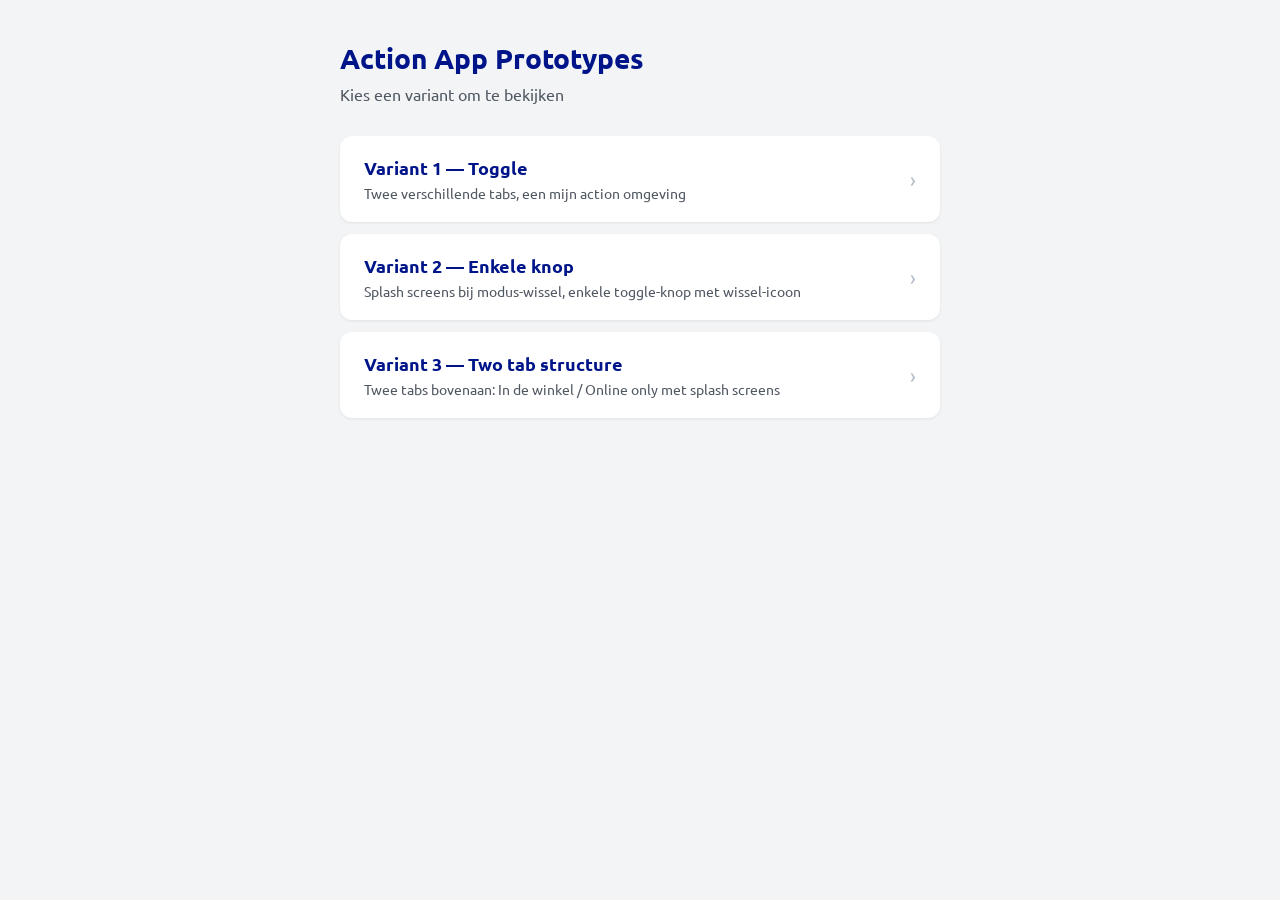
==== index.html @ 9d24c8dd "Variant 1 titel en beschrijving bijgewerkt in index Co-Authored-By: Claude Opus 4.6 <noreply@anthrop" ====
<!DOCTYPE html>
<html lang="nl">
<head>
  <meta charset="UTF-8">
  <meta name="viewport" content="width=device-width, initial-scale=1.0">
  <title>Action App Prototypes</title>
  <link rel="preconnect" href="https://fonts.googleapis.com">
  <link rel="preconnect" href="https://fonts.gstatic.com" crossorigin>
  <link href="https://fonts.googleapis.com/css2?family=Ubuntu:wght@400;500;700&display=swap" rel="stylesheet">
  <style>
    *, *::before, *::after { margin: 0; padding: 0; box-sizing: border-box; }

    body {
      font-family: 'Ubuntu', sans-serif;
      background: #f3f4f6;
      min-height: 100vh;
      padding: 40px 20px;
    }

    .container {
      max-width: 600px;
      margin: 0 auto;
    }

    h1 {
      font-size: 28px;
      font-weight: 700;
      color: #001489;
      margin-bottom: 8px;
    }

    .subtitle {
      font-size: 16px;
      color: #505862;
      margin-bottom: 32px;
    }

    .variants {
      display: flex;
      flex-direction: column;
      gap: 12px;
    }

    .variant-card {
      background: white;
      border-radius: 12px;
      padding: 20px 24px;
      text-decoration: none;
      color: inherit;
      display: flex;
      align-items: center;
      justify-content: space-between;
      box-shadow: 0 1px 3px rgba(0,0,0,0.08);
      transition: box-shadow 0.2s ease, transform 0.2s ease;
    }

    .variant-card:hover {
      box-shadow: 0 4px 12px rgba(0,0,0,0.12);
      transform: translateY(-1px);
    }

    .variant-card:active {
      transform: translateY(0);
    }

    .variant-info {
      display: flex;
      flex-direction: column;
      gap: 4px;
    }

    .variant-name {
      font-size: 18px;
      font-weight: 700;
      color: #001489;
    }

    .variant-desc {
      font-size: 14px;
      color: #505862;
    }

    .variant-arrow {
      color: #b6bec8;
      font-size: 20px;
    }
  </style>
</head>
<body>
  <div class="container">
    <h1>Action App Prototypes</h1>
    <p class="subtitle">Kies een variant om te bekijken</p>
    <div class="variants">
      <a class="variant-card" href="variant-1/">
        <div class="variant-info">
          <span class="variant-name">Variant 1 — Toggle</span>
          <span class="variant-desc">Twee verschillende tabs, een mijn action omgeving</span>
        </div>
        <span class="variant-arrow">&rsaquo;</span>
      </a>
      <a class="variant-card" href="variant-2/">
        <div class="variant-info">
          <span class="variant-name">Variant 2 — Enkele knop</span>
          <span class="variant-desc">Splash screens bij modus-wissel, enkele toggle-knop met wissel-icoon</span>
        </div>
        <span class="variant-arrow">&rsaquo;</span>
      </a>
      <a class="variant-card" href="variant-3/">
        <div class="variant-info">
          <span class="variant-name">Variant 3 — Two tab structure</span>
          <span class="variant-desc">Twee tabs bovenaan: In de winkel / Online only met splash screens</span>
        </div>
        <span class="variant-arrow">&rsaquo;</span>
      </a>
    </div>
  </div>
</body>
</html>
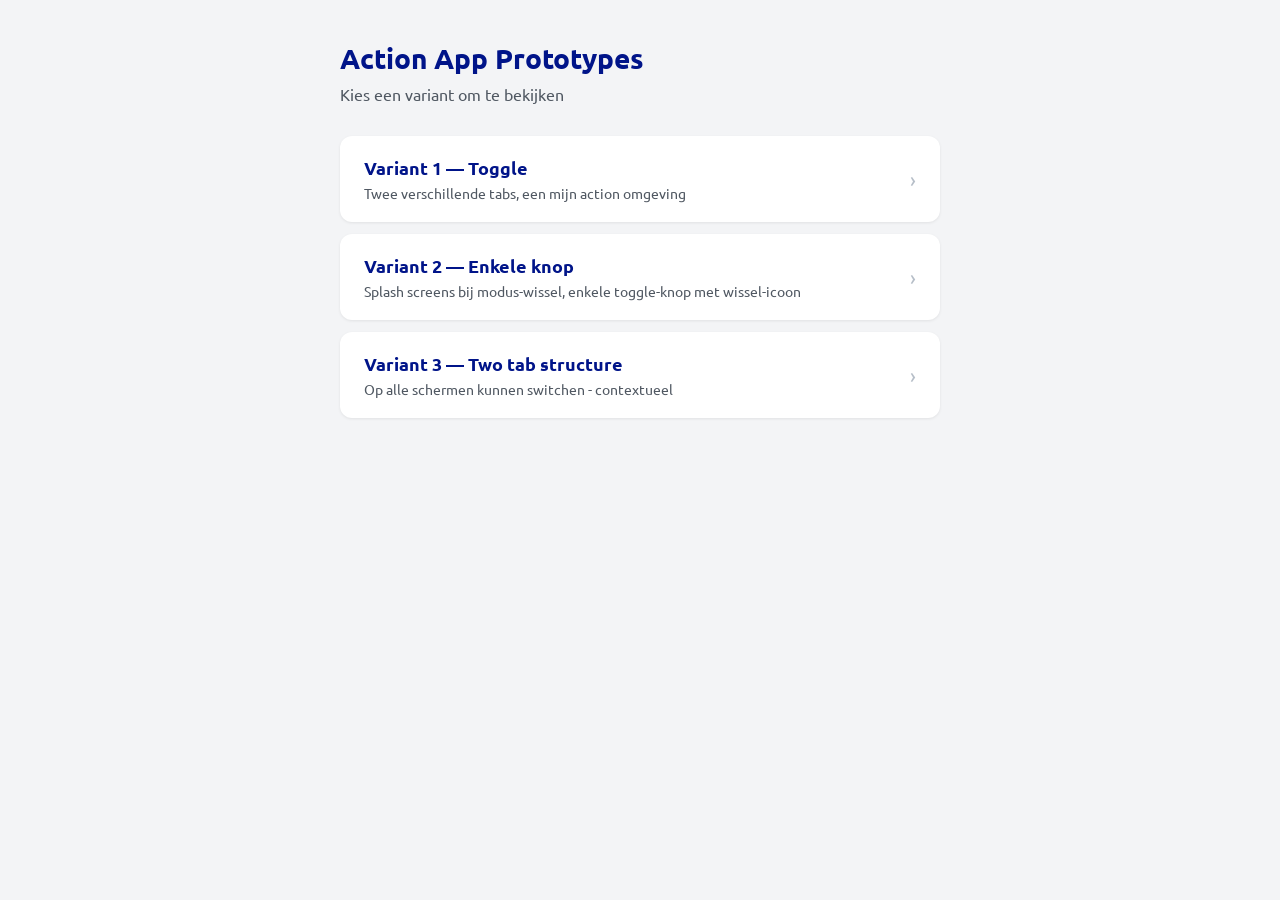
==== commit f9b2bb63: "Variant 3 beschrijving bijgewerkt in index Co-Authored-By: Claude Opus 4.6 <noreply@anthropic.com>" ====
--- a/index.html
+++ b/index.html
@@ -108,7 +108,7 @@
       <a class="variant-card" href="variant-3/">
         <div class="variant-info">
           <span class="variant-name">Variant 3 — Two tab structure</span>
-          <span class="variant-desc">Twee tabs bovenaan: In de winkel / Online only met splash screens</span>
+          <span class="variant-desc">Op alle schermen kunnen switchen - contextueel</span>
         </div>
         <span class="variant-arrow">&rsaquo;</span>
       </a>
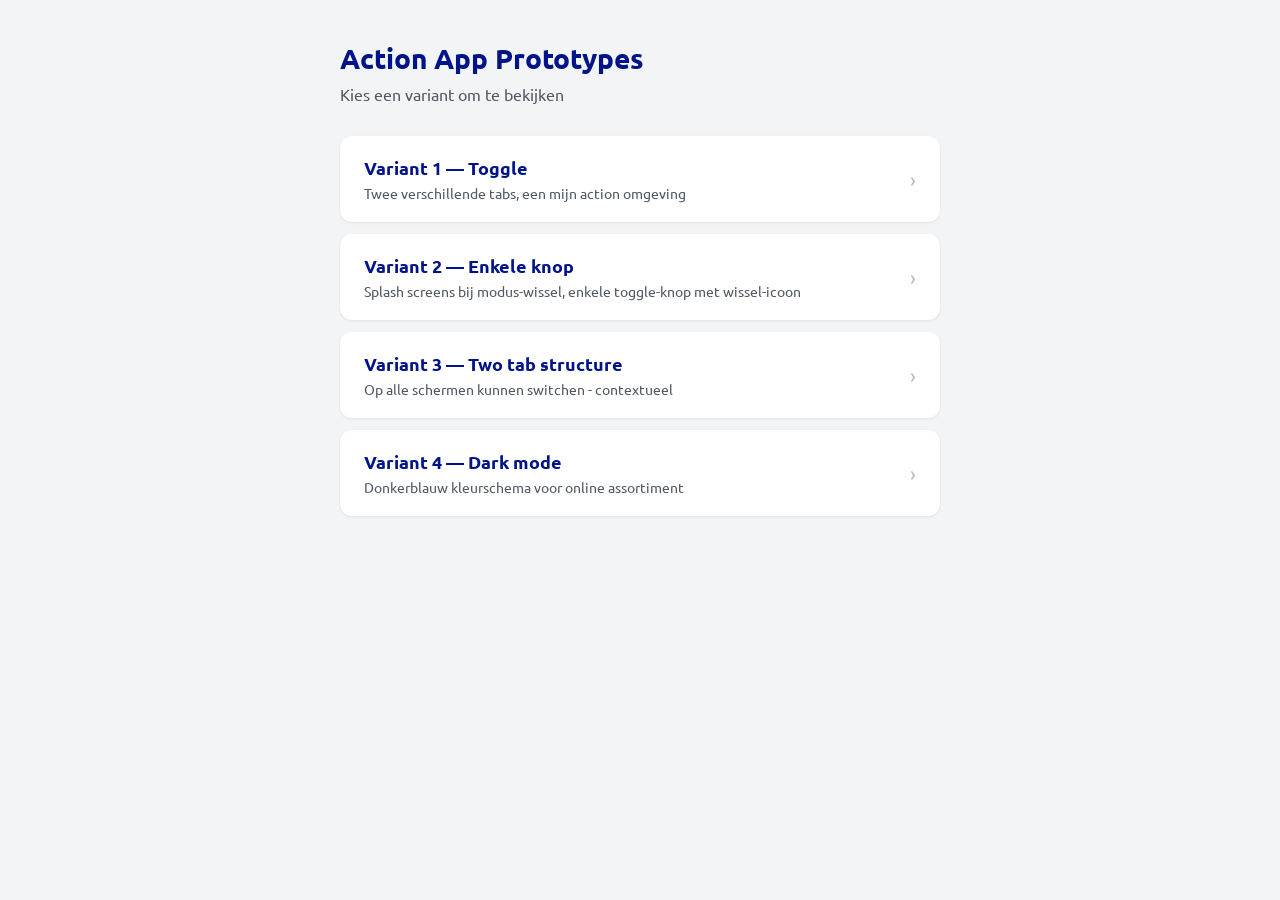
==== commit 36bc30ce: "Variant 4: dark mode online assortiment met blauwe tabbar en productkaarten - Donkerblauw kleurschem" ====
--- a/index.html
+++ b/index.html
@@ -112,6 +112,13 @@
         </div>
         <span class="variant-arrow">&rsaquo;</span>
       </a>
+      <a class="variant-card" href="variant-4/">
+        <div class="variant-info">
+          <span class="variant-name">Variant 4 — Dark mode</span>
+          <span class="variant-desc">Donkerblauw kleurschema voor online assortiment</span>
+        </div>
+        <span class="variant-arrow">&rsaquo;</span>
+      </a>
     </div>
   </div>
 </body>
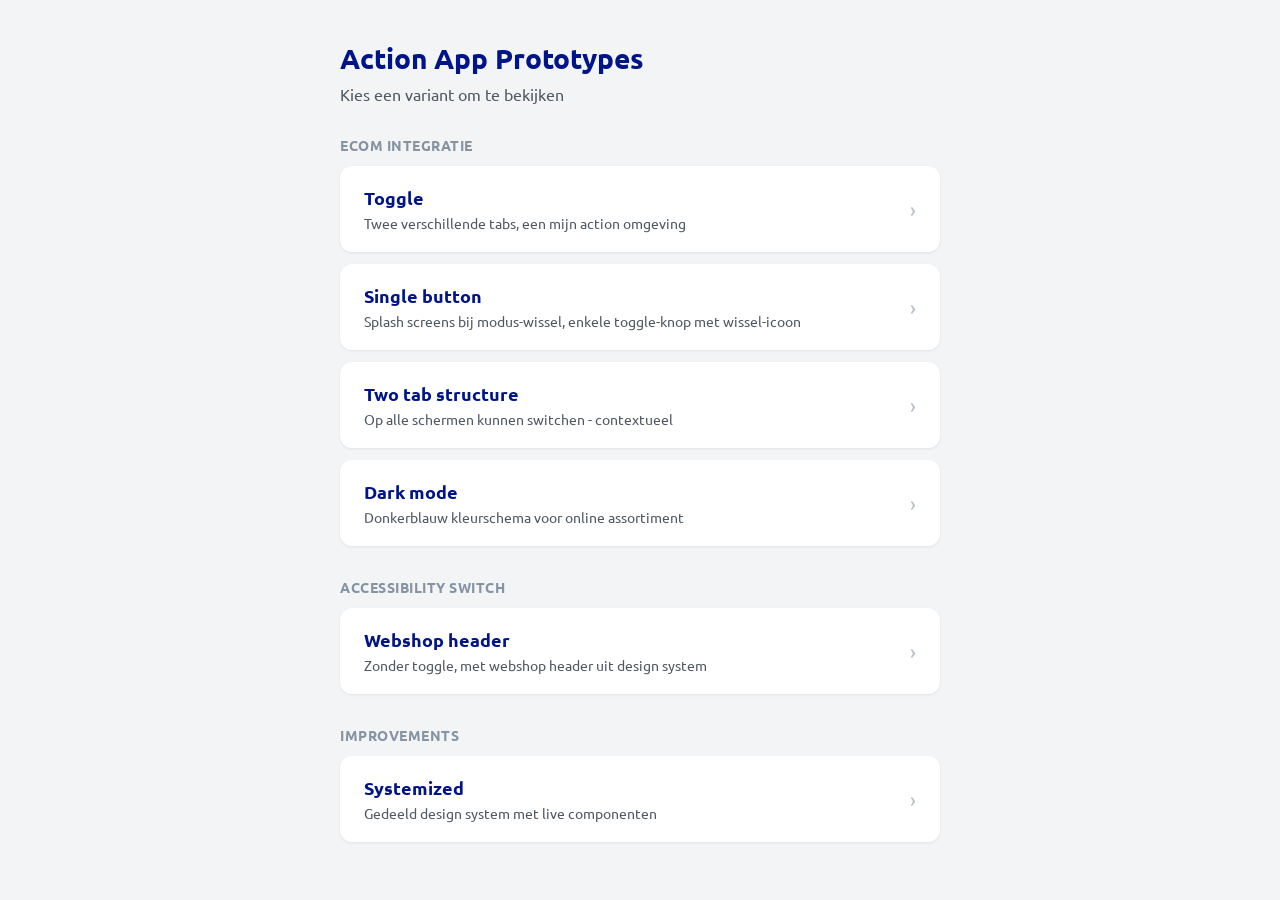
==== commit 4fcaca07: "Variant 5: accessibility menu, high-contrast toggle, design system tokens - Hamburger menu met eigen" ====
--- a/index.html
+++ b/index.html
@@ -80,6 +80,20 @@
       color: #505862;
     }
 
+    .section-title {
+      font-size: 14px;
+      font-weight: 700;
+      color: #8593a3;
+      text-transform: uppercase;
+      letter-spacing: 0.5px;
+      margin-top: 32px;
+      margin-bottom: 12px;
+    }
+
+    .section-title:first-of-type {
+      margin-top: 0;
+    }
+
     .variant-arrow {
       color: #b6bec8;
       font-size: 20px;
@@ -90,32 +104,55 @@
   <div class="container">
     <h1>Action App Prototypes</h1>
     <p class="subtitle">Kies een variant om te bekijken</p>
+    <h2 class="section-title">Ecom integratie</h2>
     <div class="variants">
       <a class="variant-card" href="variant-1/">
         <div class="variant-info">
-          <span class="variant-name">Variant 1 — Toggle</span>
+          <span class="variant-name">Toggle</span>
           <span class="variant-desc">Twee verschillende tabs, een mijn action omgeving</span>
         </div>
         <span class="variant-arrow">&rsaquo;</span>
       </a>
       <a class="variant-card" href="variant-2/">
         <div class="variant-info">
-          <span class="variant-name">Variant 2 — Enkele knop</span>
+          <span class="variant-name">Single button</span>
           <span class="variant-desc">Splash screens bij modus-wissel, enkele toggle-knop met wissel-icoon</span>
         </div>
         <span class="variant-arrow">&rsaquo;</span>
       </a>
       <a class="variant-card" href="variant-3/">
         <div class="variant-info">
-          <span class="variant-name">Variant 3 — Two tab structure</span>
+          <span class="variant-name">Two tab structure</span>
           <span class="variant-desc">Op alle schermen kunnen switchen - contextueel</span>
         </div>
         <span class="variant-arrow">&rsaquo;</span>
       </a>
       <a class="variant-card" href="variant-4/">
         <div class="variant-info">
-          <span class="variant-name">Variant 4 — Dark mode</span>
+          <span class="variant-name">Dark mode</span>
           <span class="variant-desc">Donkerblauw kleurschema voor online assortiment</span>
+        </div>
+        <span class="variant-arrow">&rsaquo;</span>
+      </a>
+    </div>
+
+    <h2 class="section-title">Accessibility switch</h2>
+    <div class="variants">
+      <a class="variant-card" href="variant-5/">
+        <div class="variant-info">
+          <span class="variant-name">Webshop header</span>
+          <span class="variant-desc">Zonder toggle, met webshop header uit design system</span>
+        </div>
+        <span class="variant-arrow">&rsaquo;</span>
+      </a>
+    </div>
+
+    <h2 class="section-title">Improvements</h2>
+    <div class="variants">
+      <a class="variant-card" href="systemized/">
+        <div class="variant-info">
+          <span class="variant-name">Systemized</span>
+          <span class="variant-desc">Gedeeld design system met live componenten</span>
         </div>
         <span class="variant-arrow">&rsaquo;</span>
       </a>
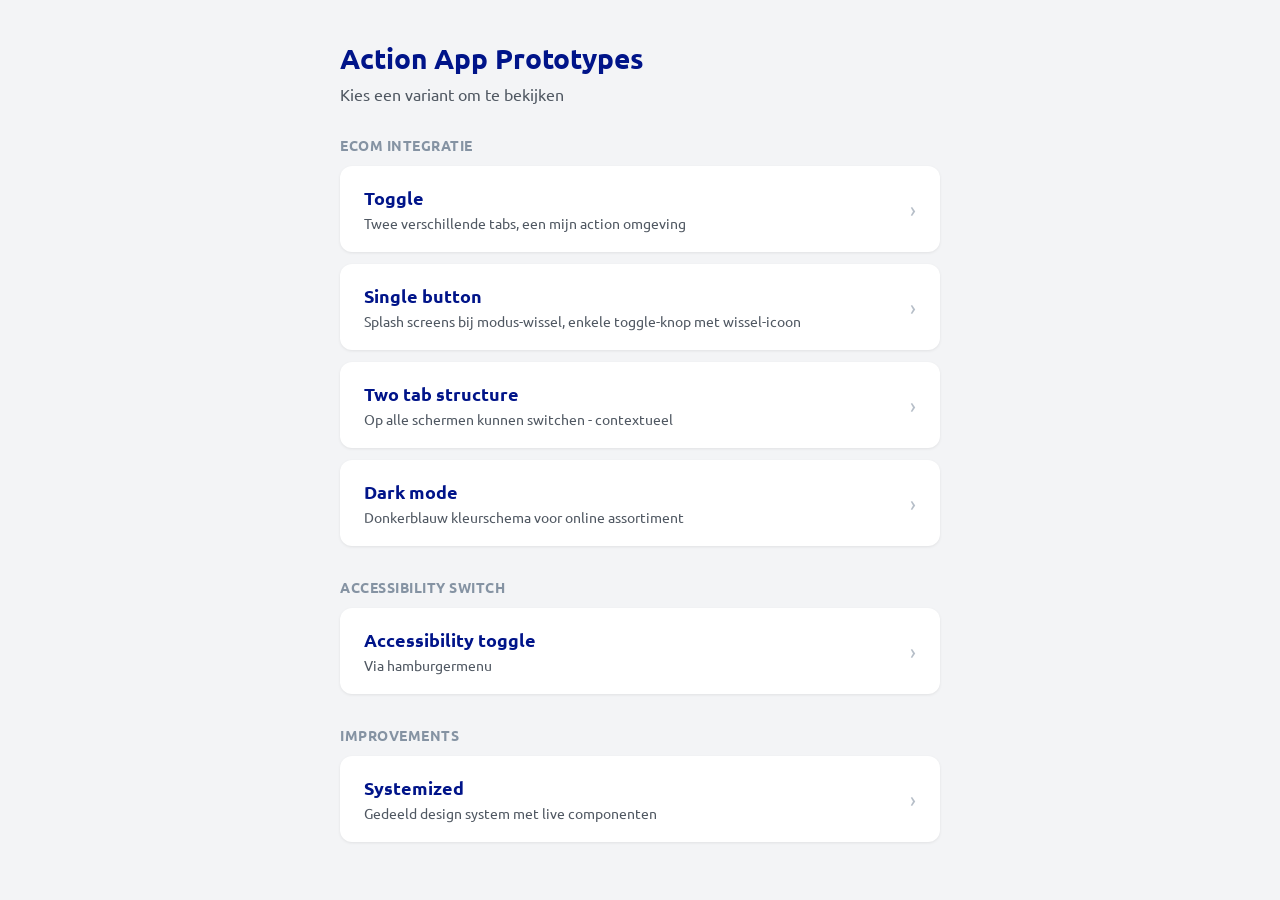
==== commit 37a0abf6: "Variant 5 kaart hernoemd naar Accessibility toggle, terug-knop in prototype Co-Authored-By: Claude O" ====
--- a/index.html
+++ b/index.html
@@ -140,8 +140,8 @@
     <div class="variants">
       <a class="variant-card" href="variant-5/">
         <div class="variant-info">
-          <span class="variant-name">Webshop header</span>
-          <span class="variant-desc">Zonder toggle, met webshop header uit design system</span>
+          <span class="variant-name">Accessibility toggle</span>
+          <span class="variant-desc">Via hamburgermenu</span>
         </div>
         <span class="variant-arrow">&rsaquo;</span>
       </a>
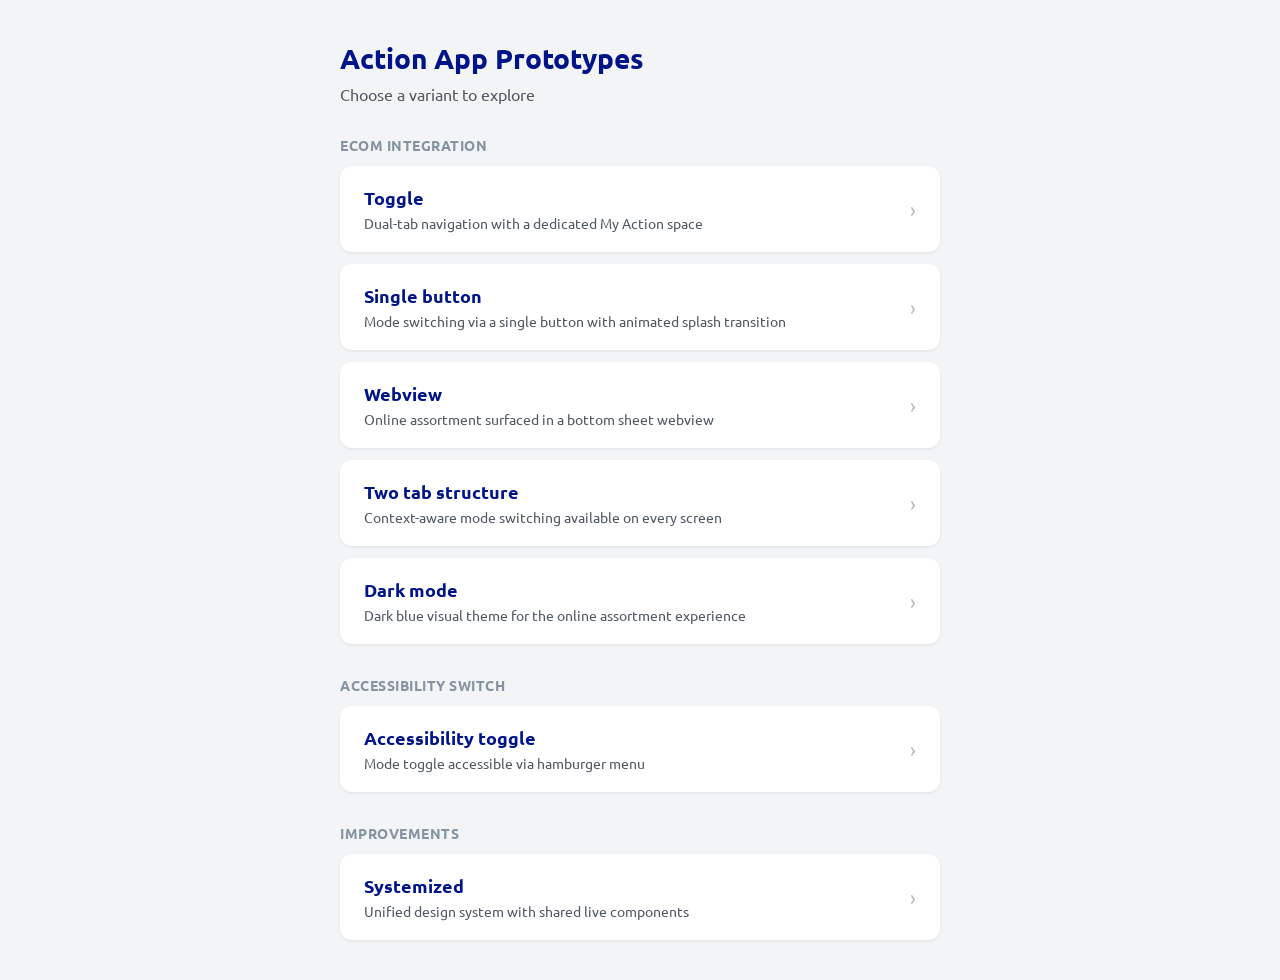
==== commit 7839e8f5: "Mini hero, hero kleuren, segmented controls, UX fixes alle prototypes - Mini hero component toegevoe" ====
--- a/index.html
+++ b/index.html
@@ -1,5 +1,5 @@
 <!DOCTYPE html>
-<html lang="nl">
+<html lang="en">
 <head>
   <meta charset="UTF-8">
   <meta name="viewport" content="width=device-width, initial-scale=1.0">
@@ -103,45 +103,52 @@
 <body>
   <div class="container">
     <h1>Action App Prototypes</h1>
-    <p class="subtitle">Kies een variant om te bekijken</p>
-    <h2 class="section-title">Ecom integratie</h2>
+    <p class="subtitle">Choose a variant to explore</p>
+    <h2 class="section-title">Ecom integration</h2>
     <div class="variants">
       <a class="variant-card" href="variant-1/">
         <div class="variant-info">
           <span class="variant-name">Toggle</span>
-          <span class="variant-desc">Twee verschillende tabs, een mijn action omgeving</span>
+          <span class="variant-desc">Dual-tab navigation with a dedicated My Action space</span>
         </div>
         <span class="variant-arrow">&rsaquo;</span>
       </a>
       <a class="variant-card" href="variant-2/">
         <div class="variant-info">
           <span class="variant-name">Single button</span>
-          <span class="variant-desc">Splash screens bij modus-wissel, enkele toggle-knop met wissel-icoon</span>
+          <span class="variant-desc">Mode switching via a single button with animated splash transition</span>
+        </div>
+        <span class="variant-arrow">&rsaquo;</span>
+      </a>
+      <a class="variant-card" href="webview/">
+        <div class="variant-info">
+          <span class="variant-name">Webview</span>
+          <span class="variant-desc">Online assortment surfaced in a bottom sheet webview</span>
         </div>
         <span class="variant-arrow">&rsaquo;</span>
       </a>
       <a class="variant-card" href="variant-3/">
         <div class="variant-info">
           <span class="variant-name">Two tab structure</span>
-          <span class="variant-desc">Op alle schermen kunnen switchen - contextueel</span>
+          <span class="variant-desc">Context-aware mode switching available on every screen</span>
         </div>
         <span class="variant-arrow">&rsaquo;</span>
       </a>
       <a class="variant-card" href="variant-4/">
         <div class="variant-info">
           <span class="variant-name">Dark mode</span>
-          <span class="variant-desc">Donkerblauw kleurschema voor online assortiment</span>
+          <span class="variant-desc">Dark blue visual theme for the online assortment experience</span>
         </div>
         <span class="variant-arrow">&rsaquo;</span>
       </a>
     </div>
 
-    <h2 class="section-title">Accessibility switch</h2>
+    <h2 class="section-title">Accessibility Switch</h2>
     <div class="variants">
       <a class="variant-card" href="variant-5/">
         <div class="variant-info">
           <span class="variant-name">Accessibility toggle</span>
-          <span class="variant-desc">Via hamburgermenu</span>
+          <span class="variant-desc">Mode toggle accessible via hamburger menu</span>
         </div>
         <span class="variant-arrow">&rsaquo;</span>
       </a>
@@ -152,7 +159,7 @@
       <a class="variant-card" href="systemized/">
         <div class="variant-info">
           <span class="variant-name">Systemized</span>
-          <span class="variant-desc">Gedeeld design system met live componenten</span>
+          <span class="variant-desc">Unified design system with shared live components</span>
         </div>
         <span class="variant-arrow">&rsaquo;</span>
       </a>
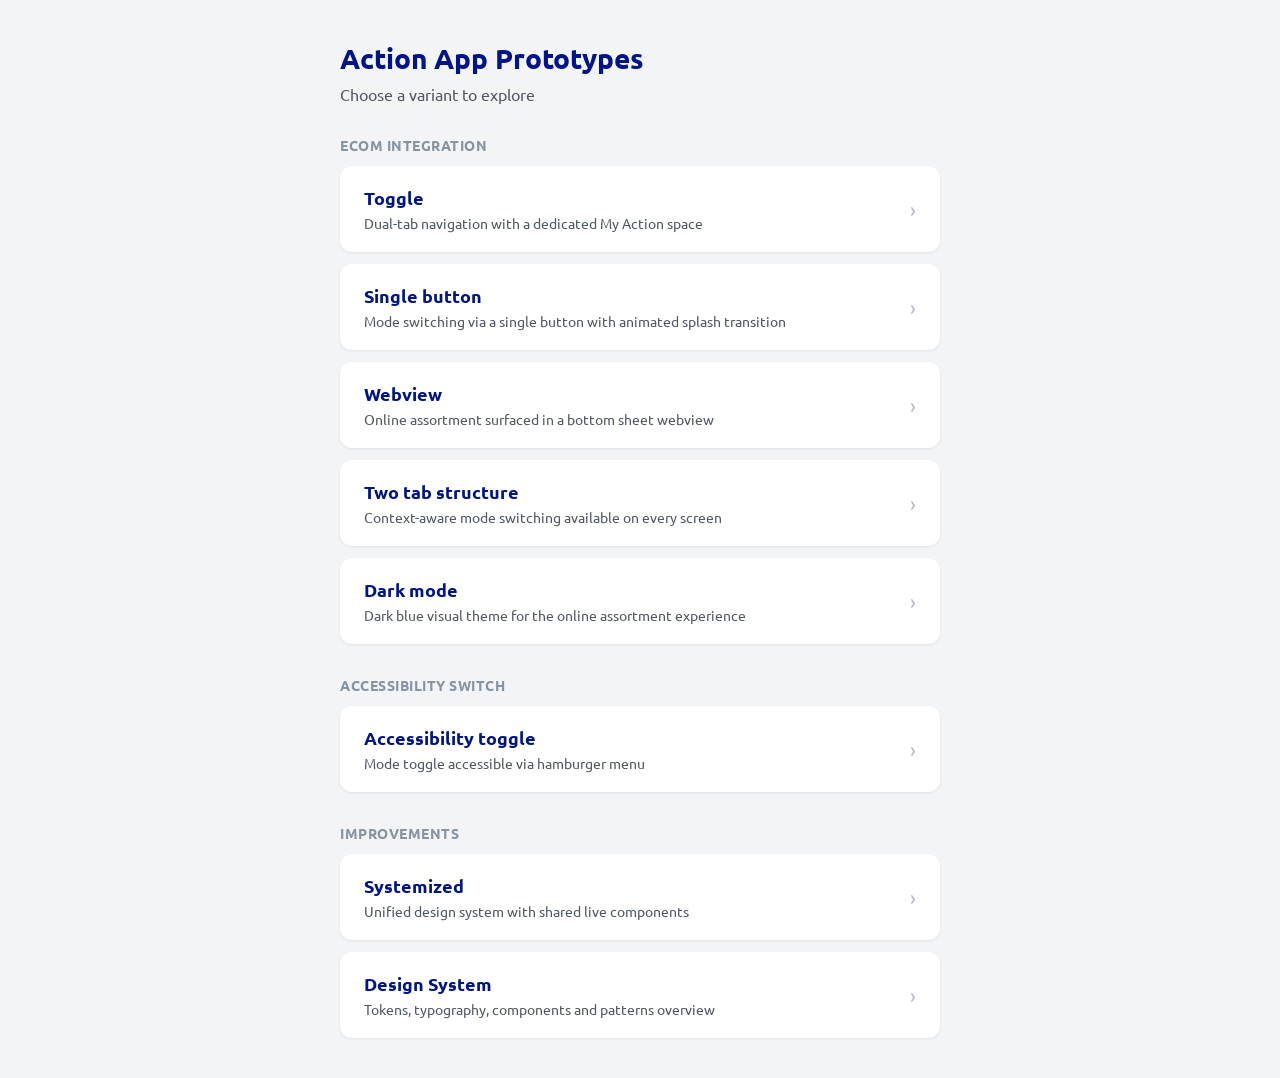
==== commit b466e8f6: "Design system link toegevoegd aan overzichtspagina Co-Authored-By: Claude Opus 4.6 (1M context) <nor" ====
--- a/index.html
+++ b/index.html
@@ -163,6 +163,13 @@
         </div>
         <span class="variant-arrow">&rsaquo;</span>
       </a>
+      <a class="variant-card" href="systemized/design-system.html">
+        <div class="variant-info">
+          <span class="variant-name">Design System</span>
+          <span class="variant-desc">Tokens, typography, components and patterns overview</span>
+        </div>
+        <span class="variant-arrow">&rsaquo;</span>
+      </a>
     </div>
   </div>
 </body>
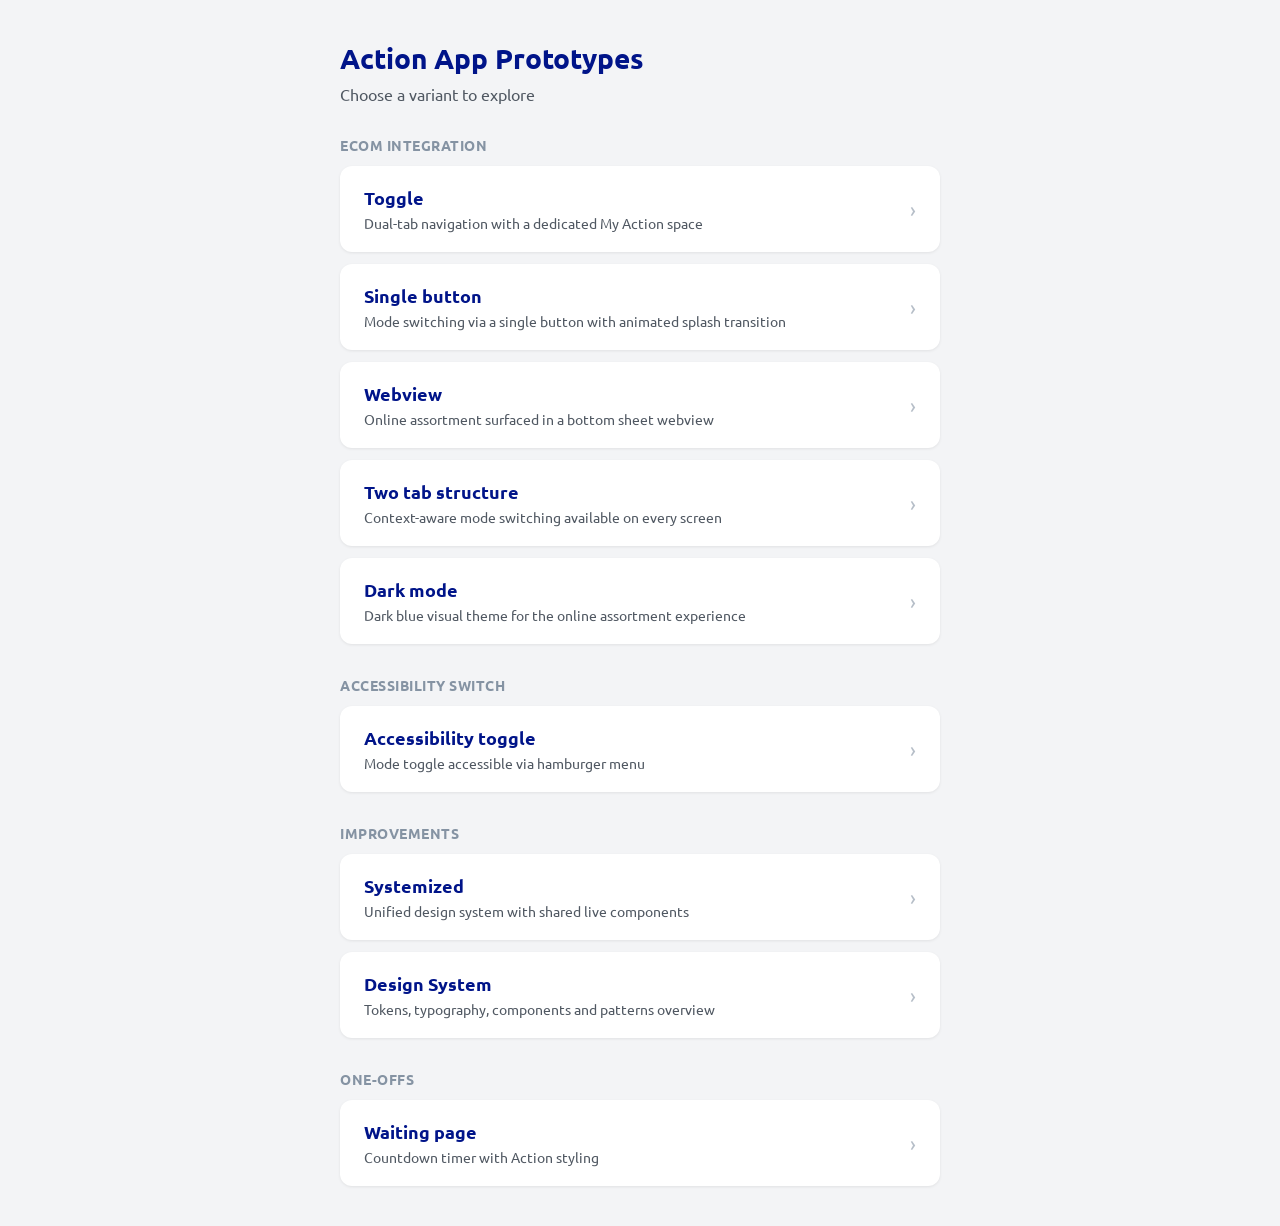
==== commit 254fb5ba: "Add waiting page prototype with countdown timer - New waiting-page/ folder with single-file HTML pro" ====
--- a/index.html
+++ b/index.html
@@ -171,6 +171,17 @@
         <span class="variant-arrow">&rsaquo;</span>
       </a>
     </div>
+
+    <h2 class="section-title">One-offs</h2>
+    <div class="variants">
+      <a class="variant-card" href="waiting-page/">
+        <div class="variant-info">
+          <span class="variant-name">Waiting page</span>
+          <span class="variant-desc">Countdown timer with Action styling</span>
+        </div>
+        <span class="variant-arrow">&rsaquo;</span>
+      </a>
+    </div>
   </div>
 </body>
 </html>
